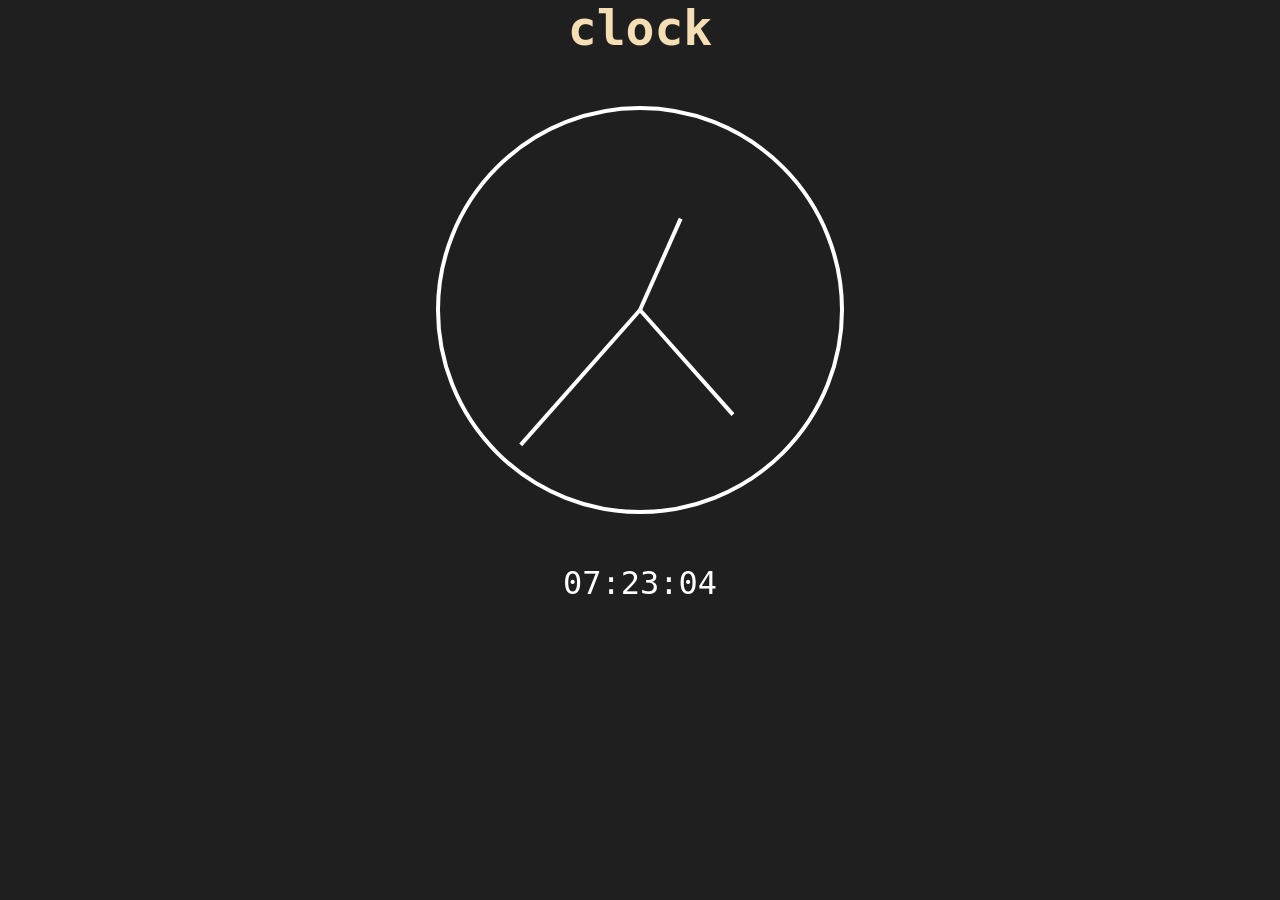
==== Day 02/index.html @ 1c6247ce "#Day 02 One day late due to issues but we back." ====
<!DOCTYPE html>
<html>
    <head>
        <title>clock</title>
    </head>
    <body>
        <h1 class="clck">clock</h1>
        <div class="clock">
            <div class="clockFace">
                <div class="hand hourHand"></div>
                <div class="hand minHand"></div>
                <div class="hand secHand"></div>
            </div>
        </div>
        <div class="digTime">
            <span class="hrs"></span>:<span class="mins"></span>:<span class="secs"></span>
        </div>
    </body>

    <script>
        const secHand = document.querySelector(".secHand");
        const minHand = document.querySelector(".minHand");
        const hourHand = document.querySelector(".hourHand");
        const hrs = document.querySelector(".hrs");
        const mins = document.querySelector(".mins");
        const secs = document.querySelector(".secs");
        
        function setTime() {
            const time = new Date();
            
            const seconds = time.getSeconds();
            const secondsDegrees = ((seconds / 60) * 360) + 90;
            if (seconds < 10) {
                secs.innerHTML = "0" + seconds;
            } else {
                secs.innerHTML = seconds;
            }
            if (seconds === 0) {
                secHand.style.transition = "none";
            } else {
                secHand.style.transition = "all 0.05s";
            }
            secHand.style.transform = `rotate(${secondsDegrees}deg)`;

            const minutes = time.getMinutes();
            const minutesDegrees = ((minutes / 60) * 360) + ((seconds / 60) * 6) + 90;
            if (minutes < 10) {
                mins.innerHTML = "0" + minutes;
            } else {
                mins.innerHTML = minutes;
            }
            if (minutes === 0) {
                minHand.style.transition = "none";
            } else {
                minHand.style.transition = "all 0.05s";
            }
            minHand.style.transform = `rotate(${minutesDegrees}deg)`;

            const hours = time.getHours();
            const hoursDegrees = ((hours / 12) * 360) + ((minutes / 60) * 30) + 90;
            if (hours < 10) {
                hrs.innerHTML = "0" + hours;
            } else {
                hrs.innerHTML = hours;
            }
            if (hours === 0) {
                hourHand.style.transition = "none";
            } else {
                hourHand.style.transition = "all 0.05s";
            }
            hourHand.style.transform = `rotate(${hoursDegrees}deg)`;
        }
        setInterval(setTime, 1000);
    </script>

    <style>
        html {
            background: #1f1f1f;
            font-family: 'JetBrains Mono', monospace;
        }
        body {
            padding: 0px;
            margin: 0px;
        }
        .clck {
            position: relative;
            display: flex;
            color: wheat;
            font-size: 3em;
            left: 0;
            right: 0;
            justify-content: center;
            margin: 0px;
        }
        .clock {
            display: flex;
            margin-top: 50px;
            justify-content: center;
        }
        .clockFace {
            position: relative;
            width: 400px;
            height: 400px;
            border: 4px solid white;
            border-radius: 400px;
        }
        .hand {
            position: absolute;
            width: 45%;
            background: white;
            height: 4px;
            top: 50%;
            margin-top: -2px;
            transform: rotate(90deg);
            transform-origin: 100%;
            transition: all 0.05s;
            transition-timing-function: cubic-bezier(0.73, 0.16, 0.07, 2.33);
        }
        .secHand {
            width: 25%;
            left: 25%;
        }
        .minHand {
            width: 35%;
            left: 15%;
        }
        .hourHand {
            left: 5%;
        }
        .digTime {
            color: white;
            font-size: 2em;
            position: absolute;
            display: flex;
            left: 0;
            right: 0;
            justify-content: center;
            padding-top: 50px;
        }
    </style>
</html>
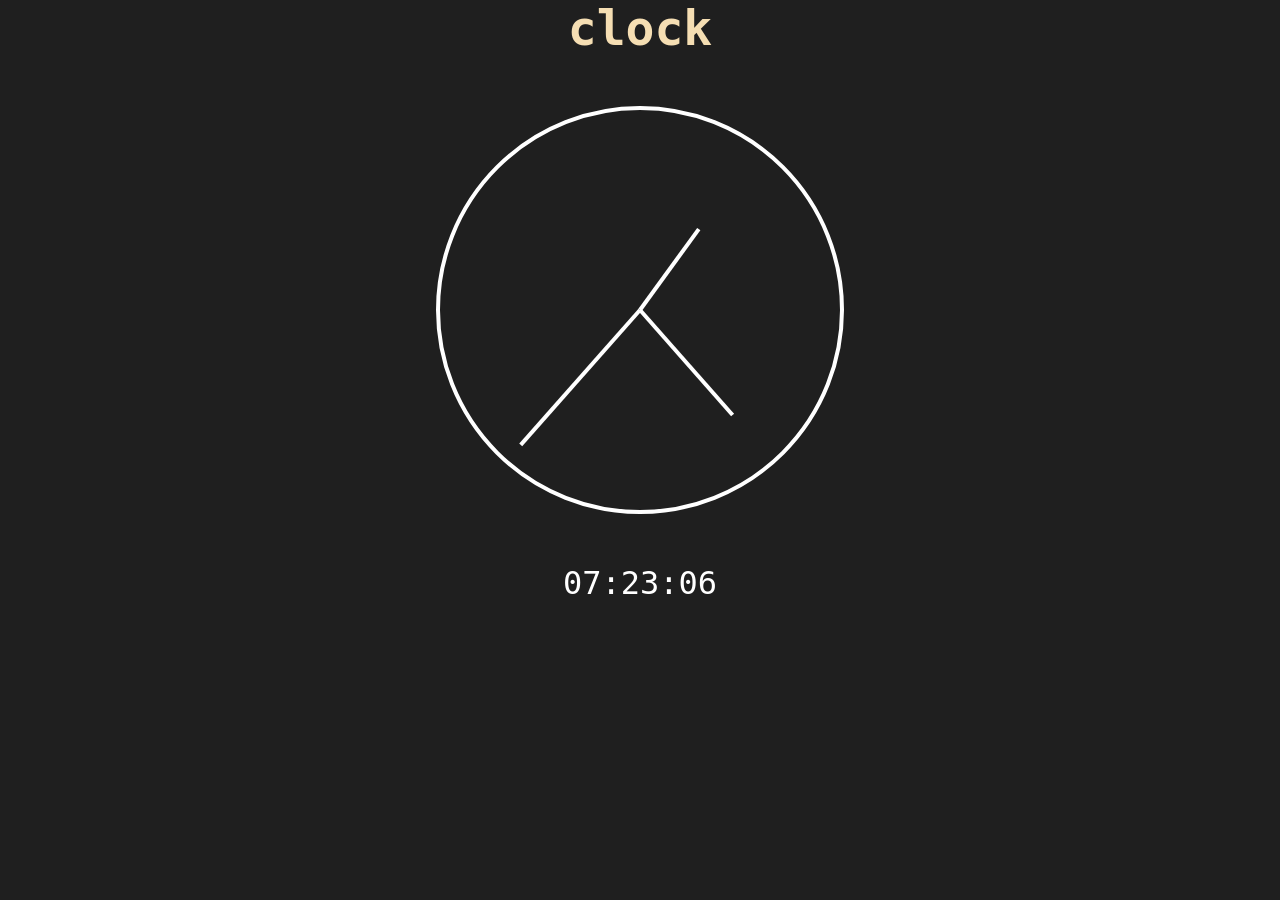
==== commit 3f5875be: "Update index.html" ====
--- a/Day 02/index.html
+++ b/Day 02/index.html
@@ -31,9 +31,9 @@
             const seconds = time.getSeconds();
             const secondsDegrees = ((seconds / 60) * 360) + 90;
             if (seconds < 10) {
-                secs.innerHTML = "0" + seconds;
+                secs.textContent = "0" + seconds;
             } else {
-                secs.innerHTML = seconds;
+                secs.textContent = seconds;
             }
             if (seconds === 0) {
                 secHand.style.transition = "none";
@@ -45,9 +45,9 @@
             const minutes = time.getMinutes();
             const minutesDegrees = ((minutes / 60) * 360) + ((seconds / 60) * 6) + 90;
             if (minutes < 10) {
-                mins.innerHTML = "0" + minutes;
+                mins.textContent = "0" + minutes;
             } else {
-                mins.innerHTML = minutes;
+                mins.textContent = minutes;
             }
             if (minutes === 0) {
                 minHand.style.transition = "none";
@@ -59,9 +59,9 @@
             const hours = time.getHours();
             const hoursDegrees = ((hours / 12) * 360) + ((minutes / 60) * 30) + 90;
             if (hours < 10) {
-                hrs.innerHTML = "0" + hours;
+                hrs.textContent = "0" + hours;
             } else {
-                hrs.innerHTML = hours;
+                hrs.textContent = hours;
             }
             if (hours === 0) {
                 hourHand.style.transition = "none";
